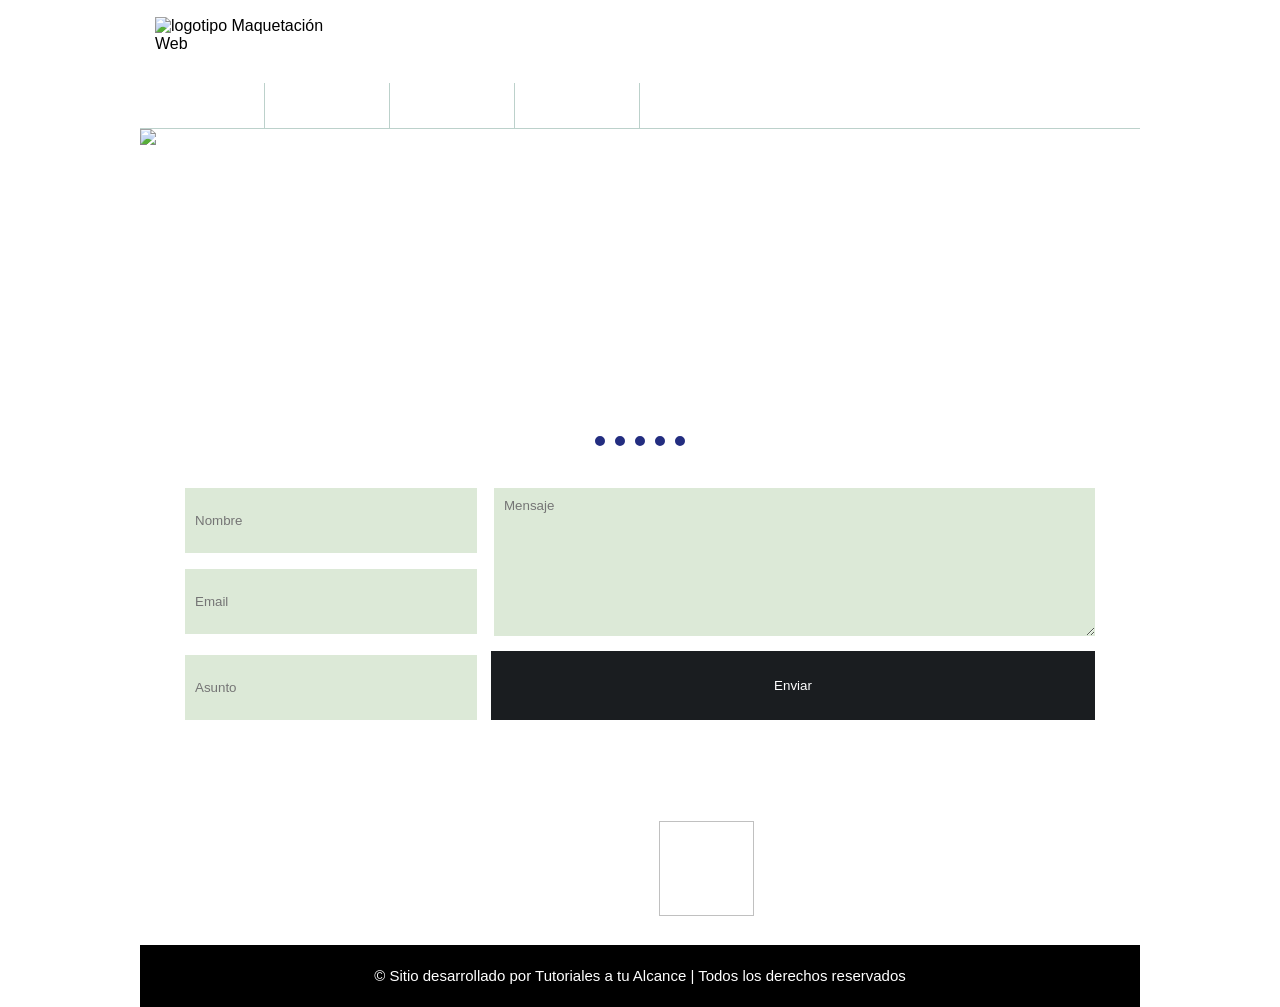
==== contactenos.html @ 31bf29dd "Creacion de contactenos.html" ====
<!doctype html>
<html>
<head>
<meta charset="utf-8">

<meta name="author" content="Tutoriales a tu alcance">
<meta name="description" content="Acá se pone la descripción del sitio">
<meta name="keywords" content="tutoriales, html, desarrollo web">

<title>Curso de Maquetación Web</title>

<link href="css/estilo.css" type="text/css" rel="stylesheet" media="">

<link rel="icon" href="img/icono.png">
 
</head>

<body>

	<!--CABEZOTE-->
	<header>
    
    	<div id="logo">
        	<img src="img/logotipo.png" width="100%" alt="logotipo Maquetación Web">
        </div>
    
    </header>
    <!--FIN CABEZOTE-->
    
    <!--BARRA DE NAVEGACIÓN-->
    <nav>
    
    	<ul>
        	<a href="index.html"><li>Inicio</li></a>
            <a href="quienesSomos.html"><li>Quiénes Somos</li></a>
            <a href="servicios.html"><li>Servicios</li></a>
            <a href="contactenos.html"><li>Contáctenos</li></a>
        </ul>
    
    </nav>
    <!--FIN BARRA DE NAVEGACIÓN-->
    
    <!--SLIDE-->
    <div id="slide">
    
    	<ul>
        	<li><img src="img/slide.jpg" width="100%"></li>
        </ul>
    
    </div>
    <!--FIN SLIDE-->
    
    <!--BOTONERA SLIDE-->
    <div id="botoneraSlide">
    
    	<ul>
        	<li></li>
            <li></li>
            <li></li>
            <li></li>
            <li></li>
        </ul>
        
    </div>
    <!--FIN BOTONERA SLIDE-->
    
    <!--SECTION-->
    <section id="contactenos">
    	<form>
        	<input type="text" placeholder="Nombre" id="nombre">
            <input type="email" placeholder="Email" id="email">
            <input type="text" placeholder="Asunto" id="asunto">
            <textarea placeholder="Mensaje" rows="6" id="mensaje"></textarea>
            <input type="submit" id="enviar" value="Enviar">
        
        </form>
    	
    </section>
    <!--FIN SECTION-->
    
    <!--BOTTOM-->
    <div id="bottom">
    	<ul>
        	<li>
                <h1>Noticias</h1>
                <ol>
                	<li>Lorem ipsum color sit amet</li>
                    <li>Lorem ipsum color sit amet</li>
                    <li>Lorem ipsum color sit amet</li>
                    <li>Lorem ipsum color sit amet</li>
                </ol>
            </li>
            
            <li>
                <h1>Novedades</h1>
                <ol>
                	<li>Lorem ipsum color sit amet</li>
                    <li>Lorem ipsum color sit amet</li>
                    <li>Lorem ipsum color sit amet</li>
                    <li>Lorem ipsum color sit amet</li>
                </ol>
            </li>
            
             <li>
                <h1>Galería</h1>
                <img>
            </li>
            
             <li>
                <h1>Redes Sociales</h1>
                <ul>
                	<li><a href="http://www.facebook.com" target="_blank"></a></li>
                    <li><a href="http://www.google.com" target="_blank"></a></li>
                    <li><a href="http://www.pinterest.com" target="_blank"></a></li>
                    <li><a href="http://www.twitter.com" target="_blank"></a></li>
                </ul>
            </li>
            
        </ul>
    
    </div>
    <!--FIN BOTTOM-->
    
    <!--FOOTER-->
    <footer>
    
    	&copy; Sitio desarrollado por Tutoriales a tu Alcance | Todos los derechos reservados
        
    </footer>
    <!--FIN FOOTER-->

</body>

</html>
---- css/estilo.css ----
*{
	margin:0;
	padding:0;
	text-decoration:none;
	list-style:none;
	font-family:sans-serif;
	}
	
body{
	background:url(../img/background.jpg);
	background-repeat:repeat;
	}
	
/*-------------------------------*/	
/*-------------------------------*/	
/*--CABEZOTE--*/
	
header{
	position:relative;
	margin:auto;
	width:1000px;
	height:83px;
	background:url(../img/cabezote.jpg);
	}
	
#logo{
	position:absolute;
	top:17px;
	left:15px;
	width:188px;
	height:47px;
	}
	
/*--FIN CABEZOTE--*/
/*-------------------------------*/	
/*-------------------------------*/
/*--BARRA DE NAVEGACIÓN--*/

nav{
	position:relative;
	margin:auto;
	width:1000px;
	height:45px;
	border-bottom:1px solid #bcd1cb;
	background:url(../img/nav.jpg);
	}
	
nav ul{
	position:absolute;
	top:0;
	left:0;
	width:500px;
	height:45px;
	}
	
nav ul li{
	float:left;
	width:124px;
	line-height:45px;
	text-align:center;
	font-size:14px;
	color:white;
	border-right:1px solid #bcd1cb;
	}
	
/*--FIN BARRA DE NAVEGACIÓN--*/
/*-------------------------------*/	
/*-------------------------------*/
/*--SLIDE--*/

#slide{
	position:relative;
	margin:auto;
	width:1000px;
	height:301px;
	}
	
/*--FIN SLIDE--*/
/*-------------------------------*/	
/*-------------------------------*/
/*--BOTONERA SLIDE--*/

#botoneraSlide{
	position:relative;
	margin:auto;
	width:1000px;
	height:26px;
	background:url(../img/backBotonesSlide.jpg);
	}
	
#botoneraSlide ul{
	position:relative;
	margin:auto;
	width:100px;
	height:26px;
	}
	
#botoneraSlide ul li{
	float:left;
	width:10px;
	height:10px;
	border-radius:100%;
	background:#232d80;	
	border:3px solid white;
	margin:3px 2px;
	}
	
/*--FIN BOTONERA SLIDE--*/
/*-------------------------------*/	
/*-------------------------------*/
/*--SECTION INICIO--*/

section#inicio{
	position:relative;
	margin:auto;
	width:1000px;
	height:299px;
	background:white;
	}
	
section#inicio ul li{
	float:left;
	width:333px;
	height:299px;
	}
	
section#inicio ul li h1{
	margin:23px 27px;
	font-weight:100;
	font-size:25px;
	}
	
section#inicio ul li p{
	margin:23px 28px;
	font-size:15px;
	}
	
section#inicio ul li img{
	margin:1px 29px;
	width:273px;
	height:83px;
	background:silver;	
	}

/*--FIN SECTION INICIO--*/
/*-------------------------------*/	
/*-------------------------------*/	
/*--SECTION QUIENES SOMOS--*/

section#quienesSomos{
	position:relative;
	margin:auto;
	width:1000px;
	height:299px;
	/*background:url(../img/quienesSomos.jpg);*/
	background:white;
	}

section#quienesSomos h1{
	position:relative;
	top:15px;
	left:27px;
	color:#1f1d21;
	font-weight:100;
	}
	
section#quienesSomos hr{
	position:relative;
	top:20px;
	width:950px;
	margin:auto;
	border:1px solid #c6c6c6c6;
	}

section#quienesSomos p{
	position:relative;
	top:40px;
	width:950px;
	margin:auto;
	color:#414042;
	text-align:justify;
	}
	
section#quienesSomos img{
	float:left;
	width:272px;
	margin-right:20px;
	margin-bottom:20px;
	}
	
/*--FIN SECTION QUIENES SOMOS--*/
/*-------------------------------*/	
/*-------------------------------*/	
/*--SECTION SERVICIOS--*/

section#servicios{
	position:relative;
	margin:auto;
	width:1000px;
	height:299px;
	background:white;
	}
	
section#servicios #cajaServicios{
	position:relative;
	width:935px;
	margin:auto;
	top:18px;
	height:262px;
	background:white;
	box-shadow:0px 0px 30px #222;
	}
	
section#servicios #cajaServicios ul#lista{
	position:absolute;
	top:20px;
	left:15px;
	width:151px;
	height:220px;
	}

section#servicios #cajaServicios ul#lista li{
	width:151px;
	height:72px;
	margin:2px 0;
	cursor:pointer;
	}
	
section#servicios #cajaServicios ul#visor{
	position:absolute;
	top:20px;
	right:20px;
	width:732px;
	height:220px;
	}
	
section#servicios #cajaServicios ul#visor li{
	position:absolute;
	top:0px;
	left:0px;
	width:732px;
	height:220px;	
	}
	
section#servicios #cajaServicios ul#visor li h1{
	position:absolute;
	z-index:1;
	top:20px;
	left:20px;
	color:#4d545a;
	font-weight:100;
}

section#servicios #cajaServicios ul#visor li p{
	position:absolute;
	z-index:1;
	bottom:0;
	background:rgba(0,0,0,.7);
	color:white;
	width:97%;
	line-height:60px;
	padding-left:20px;
}
	
	
/*--FIN SECTION SERVICIOS--*/
/*-------------------------------*/	
/*-------------------------------*/
/*--SECTION CONTACTENOS--*/

section#contactenos{
	position:relative;
	margin:auto;
	width:1000px;
	height:299px;
	background:white;
	}
	
section#contactenos form{	
	position:relative;
	margin:auto;
	top:32px;
	width:910px;
	height:232px;
	background:white;
	}

section#contactenos form input#nombre{
	position:absolute;
	padding:10px;
	width:272px;
	height:45px;
	background:#dce9d7;
	border:0;
	}
	
section#contactenos form input#email{
	position:absolute;
	top:81px;
	padding:10px;
	width:272px;
	height:45px;
	background:#dce9d7;
	border:0;
	}
	
section#contactenos form input#asunto{
	position:absolute;
	bottom:0px;
	padding:10px;
	width:272px;
	height:45px;
	background:#dce9d7;
	border:0;
	}
	
section#contactenos form #mensaje{
	position:absolute;
	right:0px;
	padding:10px;
	width:581px;
	height:128px;
	background:#dce9d7;
	border:0;
	}
	
section#contactenos form input#enviar{
	position:absolute;
	bottom:0px;
	right:0;
	padding:10px;
	width:604px;
	height:69px;
	background:#1a1d20;
	border:0;
	color:white;
	}

	
	
/*--FIN SECTION CONTACTENOS--*/
/*-------------------------------*/	
/*-------------------------------*/
/*--BOTTOM--*/

#bottom{
	position:relative;
	margin:auto;
	width:1000px;
	height:190px;
	background:url(../img/backBottom.jpg);
	}
	
#bottom ul li{
	float:left;
	width:250px;
	height:190px;
	}
	
#bottom ul li h1{
	margin:13px 18px;
	color:white;
	font-size:18px;
	font-weight:100;
	}
	
#bottom ul li ol{
	position:relative;
	top:15px;
	left:17px;
	width:190px;
	height:80px;
	background:rgbsa(255,0,0,.5);
	}
	
#bottom ul li ol li{
	height:20px;
	text-align:left;
	list-style:inside;
	font-size:15px;
	color:white;
	list-style-image:url(../img/list.png);
	}
	
#bottom ul li img{
	position:relative;
	top:15px;
	left:15px;
	width:95px;
	height:95px;
	border:4px solid white;
	background:url(../img/imgGaleria.jpg);
	background-size:cover;
	}
	
#bottom ul li ul{
	position:relative;
	top:11px;
	left:15px;
	width:200px;
	height:40px;
	}
	
#bottom ul li ul li{
	float:left;
	width:40px;
	height:40px;
	border-radius:100%;
	background:white;
	margin:5px;
	}
	
#bottom ul li ul li:first-child{
	background:url(../img/facebook.jpg);
	background-size:cover;
	}
	
#bottom ul li ul li:nth-child(2){
	background:url(../img/iconoGoogle.jpg);
	background-size:cover;
	}
	
#bottom ul li ul li:nth-child(3){
	background:url(../img/iconoPinterest.jpg);
	background-size:cover;
	}
	
#bottom ul li ul li:last-child{
	background:url(../img/iconoTwitter.jpg);
	background-size:cover;
	}
	
#bottom ul li ul li a{
	float:left;
	width:40px;
	height:40px;
	border-radius:100%;
	}
/*--FIN BOTTOM--*/
/*-------------------------------*/	
/*-------------------------------*/
/*--FOOTER--*/

footer{
	position:relative;
	margin:auto;
	width:1000px;
	height:62px;
	text-align:center;
	color:white;
	line-height:62px;
	font-size:15px;
	background:black;
	}
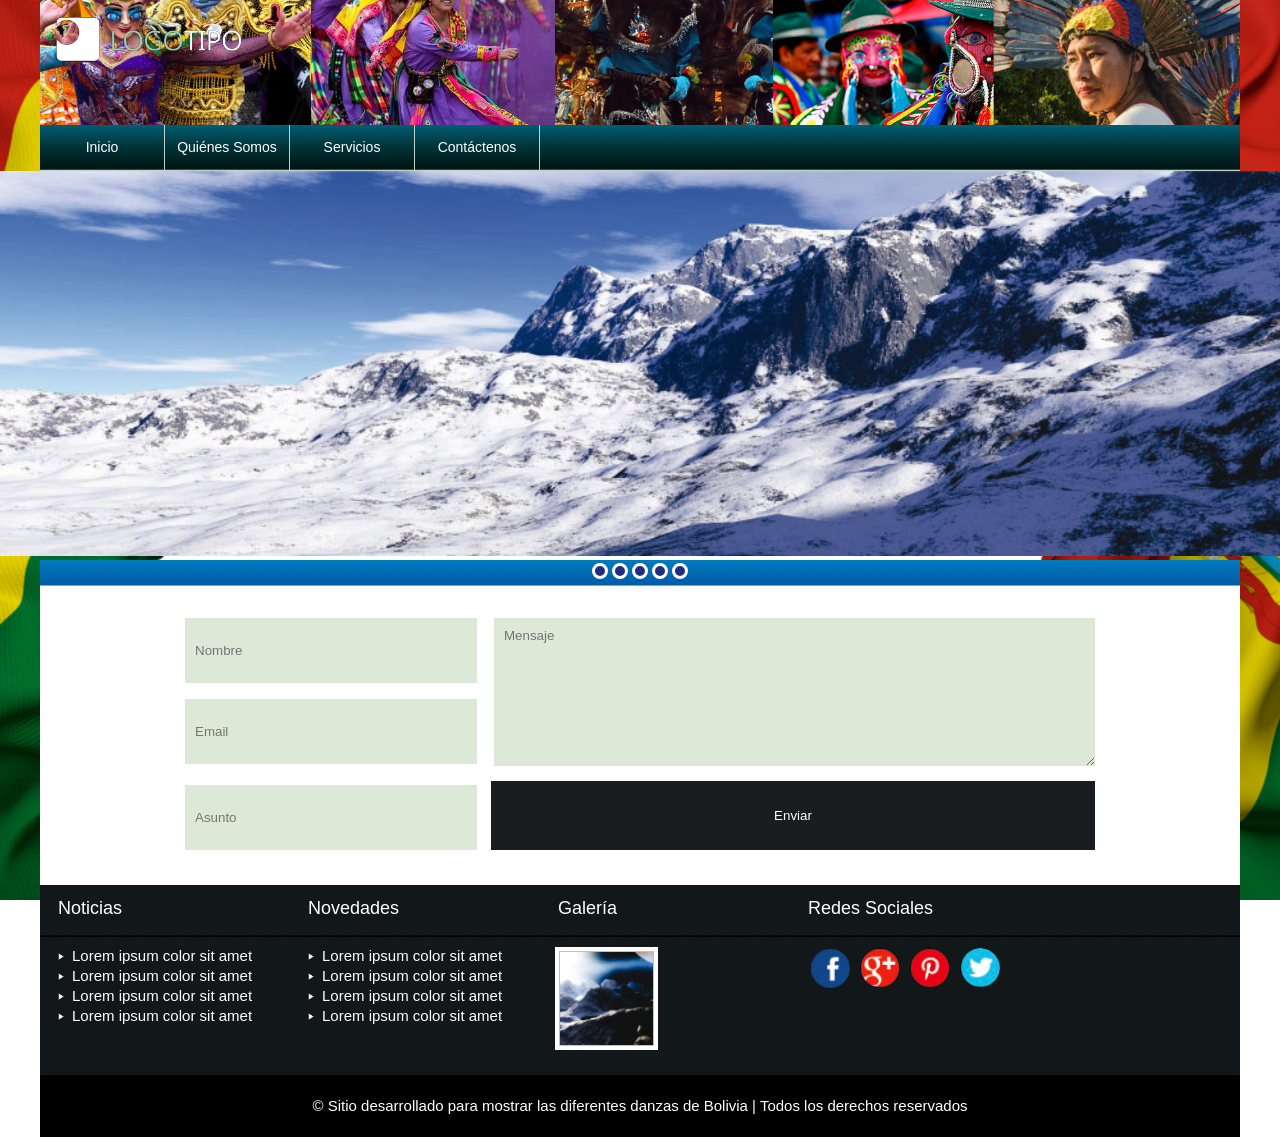
==== commit 71615861: "Actualizacion de footer Se actualizo la etiqueta footer" ====
--- a/contactenos.html
+++ b/contactenos.html
@@ -124,7 +124,7 @@
     <!--FOOTER-->
     <footer>
     
-    	&copy; Sitio desarrollado por Tutoriales a tu Alcance | Todos los derechos reservados
+    	&copy; Sitio desarrollado para mostrar las diferentes danzas de Bolivia | Todos los derechos reservados
         
     </footer>
     <!--FIN FOOTER-->
--- a/css/estilo.css
+++ b/css/estilo.css
@@ -5,10 +5,12 @@
 	list-style:none;
 	font-family:sans-serif;
 	}
-	
 body{
-	background:url(../img/background.jpg);
-	background-repeat:repeat;
+	background:url(../img/boliviaflag.png);
+	background-position: center center;
+	background-repeat: no-repeat;
+	background-size: cover;
+	background-attachment: fixed;
 	}
 	
 /*-------------------------------*/	
@@ -18,9 +20,12 @@
 header{
 	position:relative;
 	margin:auto;
-	width:1000px;
-	height:83px;
-	background:url(../img/cabezote.jpg);
+	width: 1200px;
+	height: 125px;
+	background-position: center center;
+	background-size: cover;
+	background-repeat: no-repeat;
+	background-image:url(../img/bolivia-danzas.png);
 	}
 	
 #logo{
@@ -39,7 +44,7 @@
 nav{
 	position:relative;
 	margin:auto;
-	width:1000px;
+	width:1200px;
 	height:45px;
 	border-bottom:1px solid #bcd1cb;
 	background:url(../img/nav.jpg);
@@ -67,14 +72,39 @@
 /*-------------------------------*/	
 /*-------------------------------*/
 /*--SLIDE--*/
-
-#slide{
-	position:relative;
-	margin:auto;
-	width:1000px;
-	height:301px;
-	}
-	
+/* Oculta el desbordamiento y fija el tamaño del carrusel */
+.contenedor-carrusel {
+  width: 100%;
+  max-width: 1200px; /* Ajusta este valor al tamaño que desees */
+  height: 301px;
+  margin: auto;
+  overflow: hidden;
+}
+
+/* Alinea las 10 imágenes (5 originales + 5 duplicadas) en una fila horizontal */
+.carrusel-slide {
+  display: flex;
+  width: 300%; /* El doble de ancho para que quepan todas las imágenes */
+  height: 301px;
+  animation: deslizar 20s linear infinite; /* Tiempo total del ciclo y repetición infinita */
+}
+
+/* Ajusta las imágenes para que se distribuyan equitativamente */
+.carrusel-slide img {
+  width: 10%; /* 100% dividido entre 10 imágenes */
+  object-fit: cover;
+}
+
+/* Define la animación que mueve el contenedor de derecha a izquierda */
+@keyframes deslizar {
+  0% {
+    transform: translateX(0);
+  }
+  100% {
+    transform: translateX(-50%); /* Mueve todo el bloque a la izquierda */
+  }
+}
+
 /*--FIN SLIDE--*/
 /*-------------------------------*/	
 /*-------------------------------*/
@@ -83,7 +113,7 @@
 #botoneraSlide{
 	position:relative;
 	margin:auto;
-	width:1000px;
+	width:1200px;
 	height:26px;
 	background:url(../img/backBotonesSlide.jpg);
 	}
@@ -113,7 +143,7 @@
 section#inicio{
 	position:relative;
 	margin:auto;
-	width:1000px;
+	width:1200px;
 	height:299px;
 	background:white;
 	}
@@ -150,7 +180,7 @@
 section#quienesSomos{
 	position:relative;
 	margin:auto;
-	width:1000px;
+	width:1200px;
 	height:299px;
 	/*background:url(../img/quienesSomos.jpg);*/
 	background:white;
@@ -196,7 +226,7 @@
 section#servicios{
 	position:relative;
 	margin:auto;
-	width:1000px;
+	width:1200px;
 	height:299px;
 	background:white;
 	}
@@ -271,7 +301,7 @@
 section#contactenos{
 	position:relative;
 	margin:auto;
-	width:1000px;
+	width:1200px;
 	height:299px;
 	background:white;
 	}
@@ -346,7 +376,7 @@
 #bottom{
 	position:relative;
 	margin:auto;
-	width:1000px;
+	width:1200px;
 	height:190px;
 	background:url(../img/backBottom.jpg);
 	}
@@ -444,7 +474,7 @@
 footer{
 	position:relative;
 	margin:auto;
-	width:1000px;
+	width:1200px;
 	height:62px;
 	text-align:center;
 	color:white;
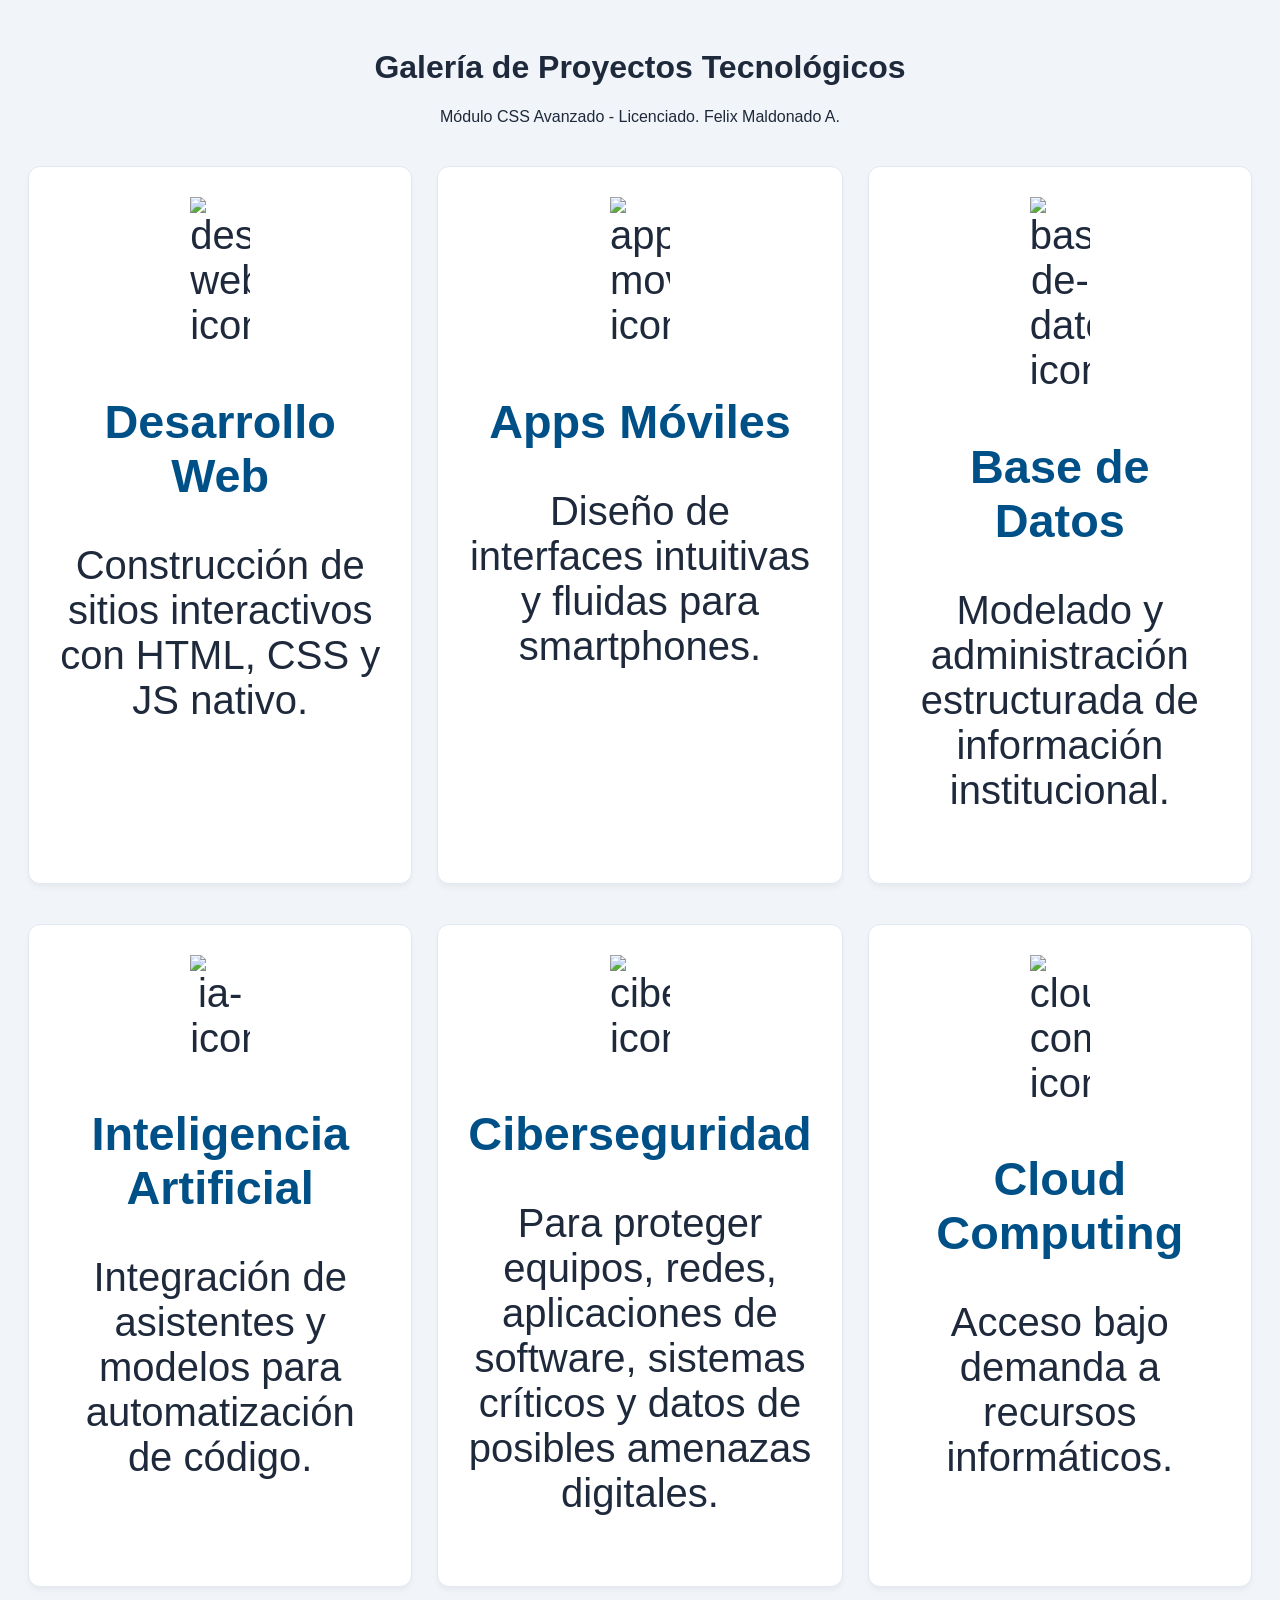
==== commit 96135151: "Actualizacion" ====
--- a/contactenos.html
+++ b/contactenos.html
@@ -1,134 +1,60 @@
 <!doctype html>
-<html>
+<html lang="es">
+
 <head>
-<meta charset="utf-8">
-
-<meta name="author" content="Tutoriales a tu alcance">
-<meta name="description" content="Acá se pone la descripción del sitio">
-<meta name="keywords" content="tutoriales, html, desarrollo web">
-
-<title>Curso de Maquetación Web</title>
-
-<link href="css/estilo.css" type="text/css" rel="stylesheet" media="">
-
-<link rel="icon" href="img/icono.png">
- 
+    <meta charset="UTF-8" />
+    <meta name="viewport" content="width=device-width, initial-scale=1.0" />
+    <title>Unidades Finales: Grid, Animación y Responsive</title>
+    <link rel="stylesheet" href="https://cdnjs.cloudflare.com/ajax/libs/normalize/8.0.1/normalize.min.css" />
+    <link rel="stylesheet" href="css/style.css" />
 </head>
 
 <body>
-
-	<!--CABEZOTE-->
-	<header>
-    
-    	<div id="logo">
-        	<img src="img/logotipo.png" width="100%" alt="logotipo Maquetación Web">
-        </div>
-    
+    <header class="cabecera">
+        <h1>Galería de Proyectos Tecnológicos</h1>
+        <p>Módulo CSS Avanzado - Licenciado. Felix Maldonado A.</p>
     </header>
-    <!--FIN CABEZOTE-->
-    
-    <!--BARRA DE NAVEGACIÓN-->
-    <nav>
-    
-    	<ul>
-        	<a href="index.html"><li>Inicio</li></a>
-            <a href="quienesSomos.html"><li>Quiénes Somos</li></a>
-            <a href="servicios.html"><li>Servicios</li></a>
-            <a href="contactenos.html"><li>Contáctenos</li></a>
-        </ul>
-    
-    </nav>
-    <!--FIN BARRA DE NAVEGACIÓN-->
-    
-    <!--SLIDE-->
-    <div id="slide">
-    
-    	<ul>
-        	<li><img src="img/slide.jpg" width="100%"></li>
-        </ul>
-    
-    </div>
-    <!--FIN SLIDE-->
-    
-    <!--BOTONERA SLIDE-->
-    <div id="botoneraSlide">
-    
-    	<ul>
-        	<li></li>
-            <li></li>
-            <li></li>
-            <li></li>
-            <li></li>
-        </ul>
-        
-    </div>
-    <!--FIN BOTONERA SLIDE-->
-    
-    <!--SECTION-->
-    <section id="contactenos">
-    	<form>
-        	<input type="text" placeholder="Nombre" id="nombre">
-            <input type="email" placeholder="Email" id="email">
-            <input type="text" placeholder="Asunto" id="asunto">
-            <textarea placeholder="Mensaje" rows="6" id="mensaje"></textarea>
-            <input type="submit" id="enviar" value="Enviar">
-        
-        </form>
-    	
-    </section>
-    <!--FIN SECTION-->
-    
-    <!--BOTTOM-->
-    <div id="bottom">
-    	<ul>
-        	<li>
-                <h1>Noticias</h1>
-                <ol>
-                	<li>Lorem ipsum color sit amet</li>
-                    <li>Lorem ipsum color sit amet</li>
-                    <li>Lorem ipsum color sit amet</li>
-                    <li>Lorem ipsum color sit amet</li>
-                </ol>
-            </li>
-            
-            <li>
-                <h1>Novedades</h1>
-                <ol>
-                	<li>Lorem ipsum color sit amet</li>
-                    <li>Lorem ipsum color sit amet</li>
-                    <li>Lorem ipsum color sit amet</li>
-                    <li>Lorem ipsum color sit amet</li>
-                </ol>
-            </li>
-            
-             <li>
-                <h1>Galería</h1>
-                <img>
-            </li>
-            
-             <li>
-                <h1>Redes Sociales</h1>
-                <ul>
-                	<li><a href="http://www.facebook.com" target="_blank"></a></li>
-                    <li><a href="http://www.google.com" target="_blank"></a></li>
-                    <li><a href="http://www.pinterest.com" target="_blank"></a></li>
-                    <li><a href="http://www.twitter.com" target="_blank"></a></li>
-                </ul>
-            </li>
-            
-        </ul>
-    
-    </div>
-    <!--FIN BOTTOM-->
-    
-    <!--FOOTER-->
-    <footer>
-    
-    	&copy; Sitio desarrollado para mostrar las diferentes danzas de Bolivia | Todos los derechos reservados
-        
-    </footer>
-    <!--FIN FOOTER-->
-
+    <main class="contenedor-principal">
+        <section class="grid-proyectos">
+            <div class="tarjeta">
+                <div class="icono"><img src="img/desarrollo-web-icono.png" alt="desarrollo-web-icono"></div>
+                <h3>Desarrollo Web</h3>
+                <p>Construcción de sitios interactivos con HTML, CSS y JS nativo.</p>
+            </div>
+            <div class="tarjeta">
+                <div class="icono"><img src="img/apps-moviles-icono.png" alt="apps-moviles-icono"></div>
+                <h3>Apps Móviles</h3>
+                <p>Diseño de interfaces intuitivas y fluidas para smartphones.</p>
+            </div>
+            <div class="tarjeta">
+                <div class="icono"><img src="img/bases-de-datos-icono.png" alt="bases-de-datos-icono"></div>
+                <h3>Base de Datos</h3>
+                <p>
+                    Modelado y administración estructurada de información institucional.
+                </p>
+            </div>
+            <div class="tarjeta">
+                <div class="icono"><img src="img/ia-icono.png" alt="ia-icono"></div>
+                <h3>Inteligencia Artificial</h3>
+                <p>
+                    Integración de asistentes y modelos para automatización de código.
+                </p>
+            </div>
+            <div class="tarjeta">
+                <div class="icono"><img src="img/ciberseguridad-icono.jpg" alt="ciberseguridad-icono"></div>
+                <h3>Ciberseguridad</h3>
+                <p>
+                    Para proteger equipos, redes, aplicaciones de software, sistemas críticos y datos de posibles amenazas digitales. 
+                </p>
+            </div>
+            <div class="tarjeta">
+                <div class="icono"><img src="img/cloud-computing-icono.png" alt="cloud-computing-icono"></div>
+                <h3>Cloud Computing</h3>
+                <p>
+                    Acceso bajo demanda a recursos informáticos.
+                </p>
+            </div>
+        </section>
+    </main>
 </body>
-
-</html>
+</html>
--- a/css/style.css
+++ b/css/style.css
@@ -0,0 +1,92 @@
+/* --- ESTILOS GENERALES --- */
+body {
+ font-family: "Segoe UI", Tahoma, Geneva, Verdana, sans-serif;
+ background-color: #f1f5f9;
+ color: #1e293b;
+ padding: 20px;
+}
+.cabecera {
+ text-align: center;
+ margin-bottom: 40px;
+}
+/* ==========================================
+ CONTENIDO 3.9: ESTRUCTURA CON CSS GRID
+ ========================================== */
+.grid-proyectos {
+ display: grid;
+ /* Creamos 4 columnas exactamente iguales utilizando fracciones (fr) */
+ grid-template-columns: 1fr 1fr 1fr 1fr;
+ /* Espaciado de separación limpia entre las tarjetas */
+ gap: 25px;
+}
+/* Estilos base de las tarjetas hijas */
+.tarjeta {
+ background-color: #ffffff;
+ padding: 30px;
+ border-radius: 12px;
+ text-align: center;
+ border: 1px solid #e2e8f0;
+ box-shadow: 0 4px 6px -1px rgba(0, 0, 0, 0.05);
+ /* ==========================================
+ CONTENIDO 3.10: ANIMACIÓN (TRANSICIÓN)
+ ========================================== */
+ /* Le indicamos a la tarjeta que cualquier cambio visual dure 0.3 segundos de forma
+suave */
+ transition:
+ transform 0.3s ease,
+ box-shadow 0.3s ease,
+ background-color 0.3s ease;
+}
+.tarjeta {
+ font-size: 40px;
+ margin-bottom: 15px;
+}
+.icono{
+    width: 60px;
+    margin-left: auto;
+    margin-right: auto;
+}
+.icono img{
+    width: 100%;
+    max-width: 100%;
+    display: block;
+    height: auto;
+}
+.tarjeta h3 {
+ color: #005088; /* Azul institucional */
+ margin-bottom: 10px;
+}
+/* Efecto interactivo al pasar el cursor por encima de la tarjeta */
+.tarjeta:hover {
+ transform: translateY(-10px); /* Eleva la tarjeta sutilmente hacia arriba */
+ box-shadow: 0 20px 25px -5px rgba(0, 0, 0, 0.1); /* Intensifica la sombra */
+ background-color: #f8fafc; /* Cambia ligeramente el tono de fondo */
+ cursor: pointer;
+ border-color: #11caa0;
+}
+/* ==========================================
+ CONTENIDO 3.11: RESPONSIVE DESIGN (MEDIA QUERIES)
+ ========================================== */
+/* CONFIGURACIÓN PARA TABLETS (Pantallas menores a 992px de ancho) */
+@media (max-width: 992px) {
+ .grid-proyectos {
+ /* Reducimos de 4 columnas a solo 2 columnas */
+ grid-template-columns: 1fr 1fr;
+ }
+}
+/* CONFIGURACIÓN PARA CELULARES (Pantallas menores a 600px de ancho) */
+@media (max-width: 600px) {
+ .grid-proyectos {
+ /* Reducimos la rejilla a 1 sola columna vertical */
+ grid-template-columns: 1fr;
+ gap: 15px; /* Achicamos la separación para aprovechar pantalla */
+ }
+ body {
+ padding: 10px; /* Reducimos el margen del cuerpo en móviles */
+ }
+} 
+@media (min-width: 1024px) and (max-width: 1439px){
+    .grid-proyectos{
+        grid-template-columns: 1fr 1fr 1fr;
+    }
+}
